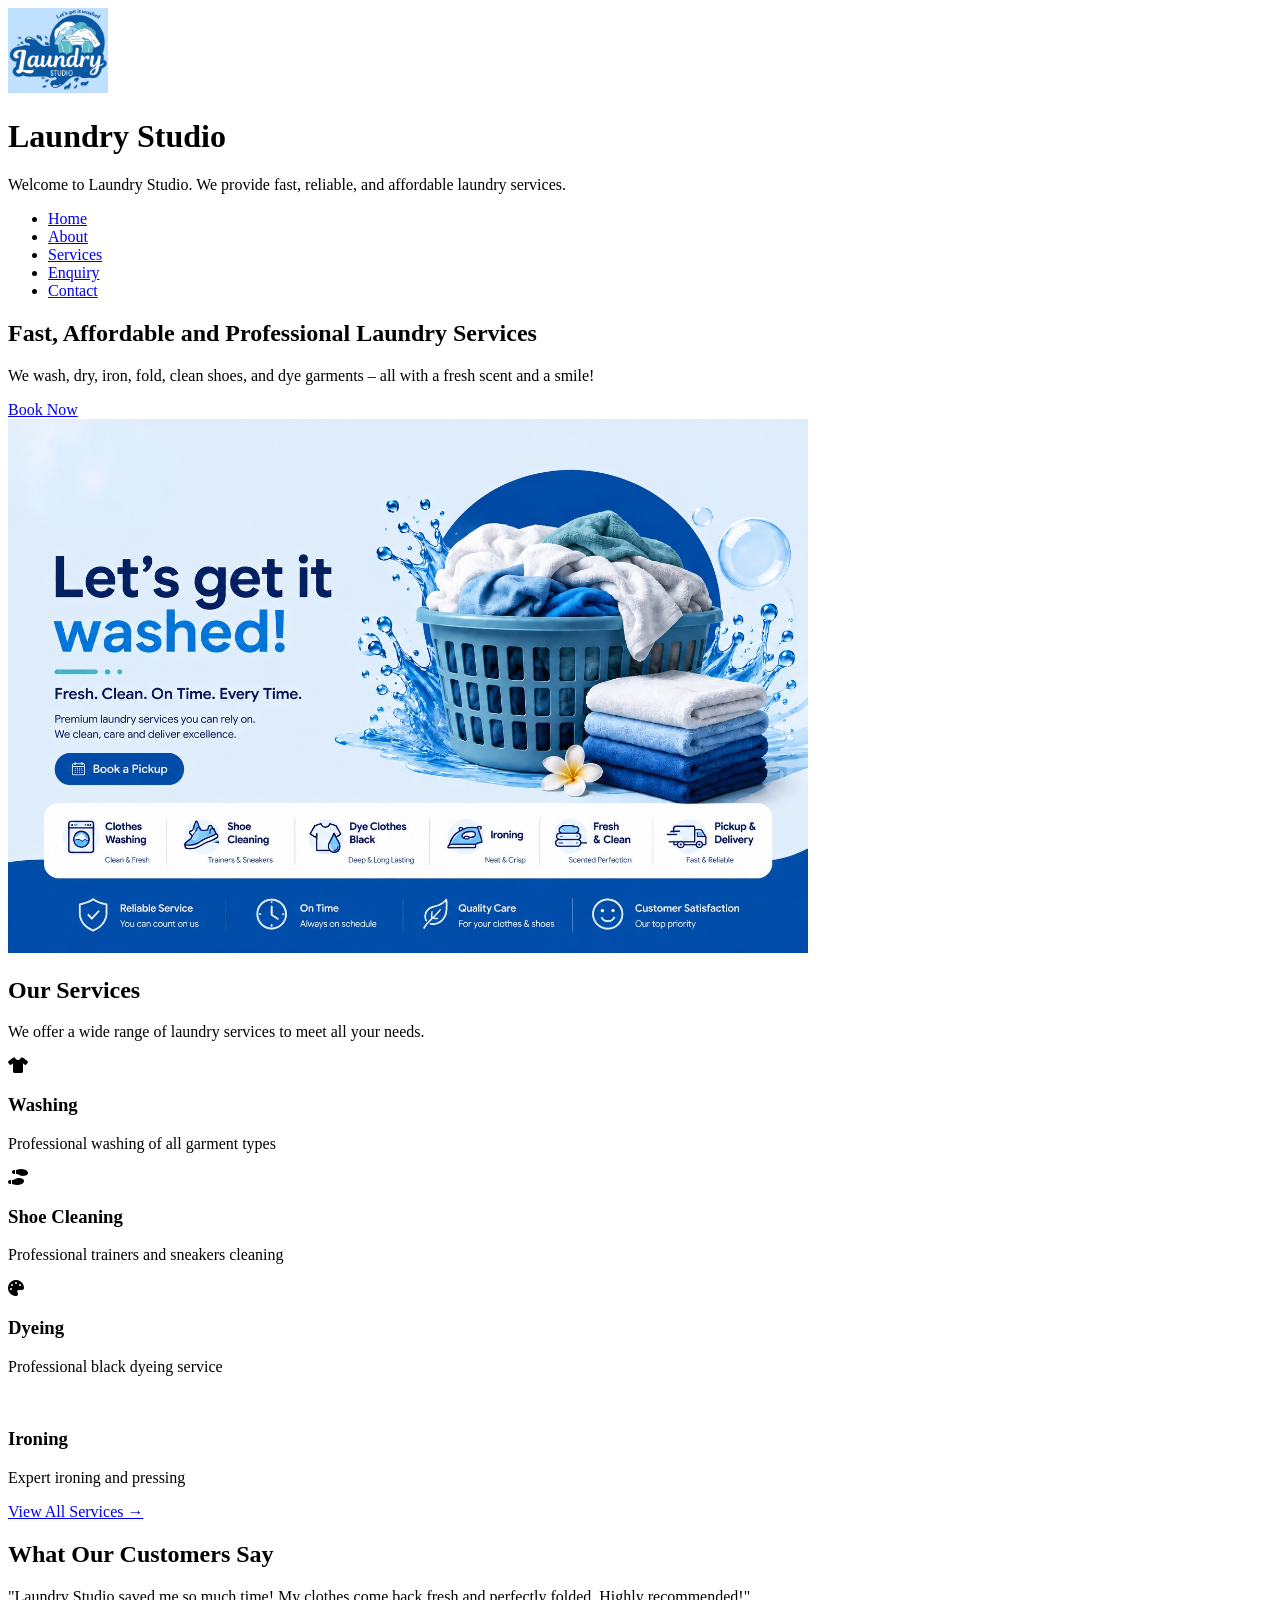
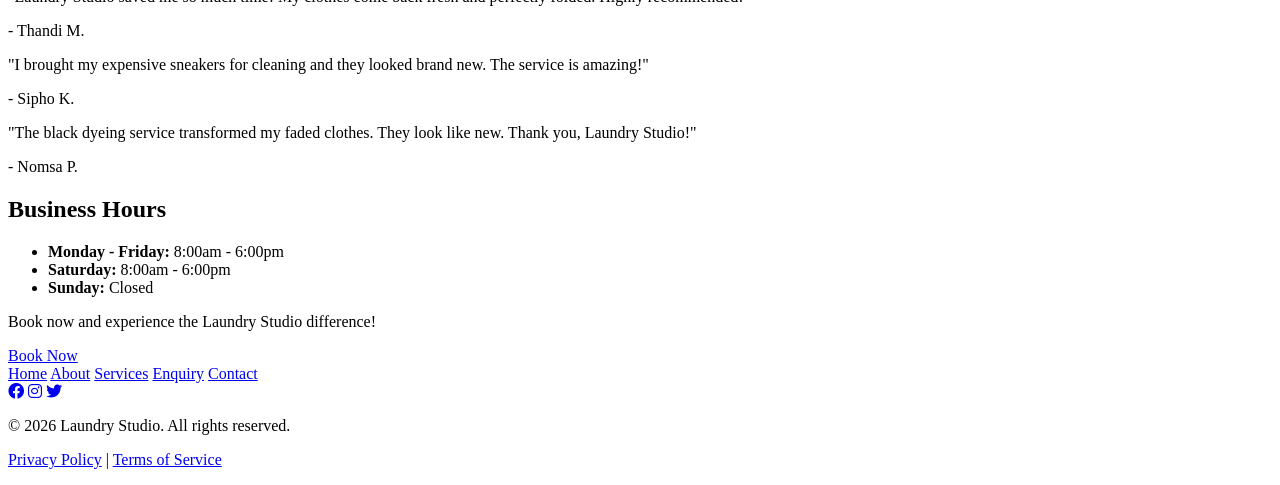
==== Index.html @ 3fba9841 "Initial commit" ====
<!DOCTYPE html>
<html lang="en">
<head>
    <!-- ============ META INFORMATION ============ -->
    <meta charset="UTF-8">
    <meta name="viewport" content="width=device-width, initial-scale=1.0">
    <title>Laundry Studio - Professional Laundry Services in Mount Ayliff</title>
    <meta name="description" content="Laundry Studio offers professional washing, shoe cleaning, dyeing, and ironing services in Mount Ayliff, Eastern Cape. Book now for fresh, clean laundry.">

    <!-- ============ GOOGLE FONTS ============ -->
    <link href="https://fonts.googleapis.com/css2?family=Montserrat:wght@300;400;600;700&family=Open+Sans:wght@300;400;600&display=swap" rel="stylesheet">

    <!-- ============ FONT AWESOME ICONS ============ -->
    <link rel="stylesheet" href="https://cdnjs.cloudflare.com/ajax/libs/font-awesome/6.0.0/css/all.min.css">

    <!-- ============ CSS STYLESHEET ============ -->
    <!-- <link rel="stylesheet" href="css/style.css"> -->
</head>
<body>

    <!-- ============================================================ -->
    <!-- HEADER: Logo + Navigation Menu (appears on all pages)        -->
    <!-- ============================================================ -->
    <header>
        <div class="logo">
            <img src="images/icons/logo.jpg.png" width=100 ="Laundry Studio Logo">
            <h1>Laundry Studio</h1>
        </div>
        <p class="tagline">Welcome to Laundry Studio. We provide fast, reliable, and affordable laundry services.</p>

        <nav>
            <ul>
                <li><a href="index.html">Home</a></li>
                <li><a href="about.html">About</a></li>
                <li><a href="services.html">Services</a></li>
                <li><a href="enquiry.html">Enquiry</a></li>
                <li><a href="contact.html">Contact</a></li>
            </ul>
        </nav>
    </header>

    <!-- ============================================================ -->
    <!-- MAIN CONTENT                                                  -->
    <!-- ============================================================ -->
    <main>

        <!-- ============ HERO BANNER SECTION ============ -->
        <section class="hero">
            <div class="hero-content">
                <h2>Fast, Affordable and Professional Laundry Services</h2>
                <p>We wash, dry, iron, fold, clean shoes, and dye garments – all with a fresh scent and a smile!</p>
                <a href="enquiry.html" class="btn-primary">Book Now</a>
            </div>
            <img src="images/hero/baner.jpg.JPG" width="800" alt="Laundry Studio Hero Banner">
        </section>

        <!-- ============ SERVICES PREVIEW SECTION ============ -->
        <section class="services-preview">
            <h2>Our Services</h2>
            <p>We offer a wide range of laundry services to meet all your needs.</p>

            <div class="service-grid">
                <!-- Service 1 -->
                <div class="service-card">
                    <i class="fas fa-tshirt"></i>
                    <h3>Washing</h3>
                    <p>Professional washing of all garment types</p>
                </div>

                <!-- Service 2 -->
                <div class="service-card">
                    <i class="fas fa-shoe-prints"></i>
                    <h3>Shoe Cleaning</h3>
                    <p>Professional trainers and sneakers cleaning</p>
                </div>

                <!-- Service 3 -->
                <div class="service-card">
                    <i class="fas fa-palette"></i>
                    <h3>Dyeing</h3>
                    <p>Professional black dyeing service</p>
                </div>

                <!-- Service 4 -->
                <div class="service-card">
                    <i class="fas fa-iron"></i>
                    <h3>Ironing</h3>
                    <p>Expert ironing and pressing</p>
                </div>
            </div>

            <a href="services.html" class="btn-secondary">View All Services →</a>
        </section>

        <!-- ============ TESTIMONIALS SECTION ============ -->
        <section class="testimonials">
            <h2>What Our Customers Say</h2>

            <div class="testimonial-grid">
                <!-- Testimonial 1 -->
                <div class="testimonial-card">
                    <p>"Laundry Studio saved me so much time! My clothes come back fresh and perfectly folded. Highly recommended!"</p>
                    <p class="customer-name">- Thandi M.</p>
                </div>

                <!-- Testimonial 2 -->
                <div class="testimonial-card">
                    <p>"I brought my expensive sneakers for cleaning and they looked brand new. The service is amazing!"</p>
                    <p class="customer-name">- Sipho K.</p>
                </div>

                <!-- Testimonial 3 -->
                <div class="testimonial-card">
                    <p>"The black dyeing service transformed my faded clothes. They look like new. Thank you, Laundry Studio!"</p>
                    <p class="customer-name">- Nomsa P.</p>
                </div>
            </div>
        </section>

        <!-- ============ BUSINESS HOURS SECTION ============ -->
        <section class="business-hours">
            <h2>Business Hours</h2>
            <ul>
                <li><strong>Monday - Friday:</strong> 8:00am - 6:00pm</li>
                <li><strong>Saturday:</strong> 8:00am - 6:00pm</li>
                <li><strong>Sunday:</strong> Closed</li>
            </ul>
            <p class="cta-text">Book now and experience the Laundry Studio difference!</p>
            <a href="enquiry.html" class="btn-primary">Book Now</a>
        </section>

    </main>

    <!-- ============================================================ -->
    <!-- FOOTER                                                        -->
    <!-- ============================================================ -->
    <footer>
        <div class="footer-links">
            <a href="index.html">Home</a>
            <a href="about.html">About</a>
            <a href="services.html">Services</a>
            <a href="enquiry.html">Enquiry</a>
            <a href="contact.html">Contact</a>
        </div>

        <div class="social-media">
            <a href="#"><i class="fab fa-facebook"></i></a>
            <a href="#"><i class="fab fa-instagram"></i></a>
            <a href="#"><i class="fab fa-twitter"></i></a>
        </div>

        <p class="copyright">&copy; 2026 Laundry Studio. All rights reserved.</p>

        <p class="footer-legal">
            <a href="#">Privacy Policy</a> | <a href="#">Terms of Service</a>
        </p>
    </footer>

    <!-- ============ JAVASCRIPT ============ -->
    <!-- <script src="js/script.js"></script> -->

</body>
</html>
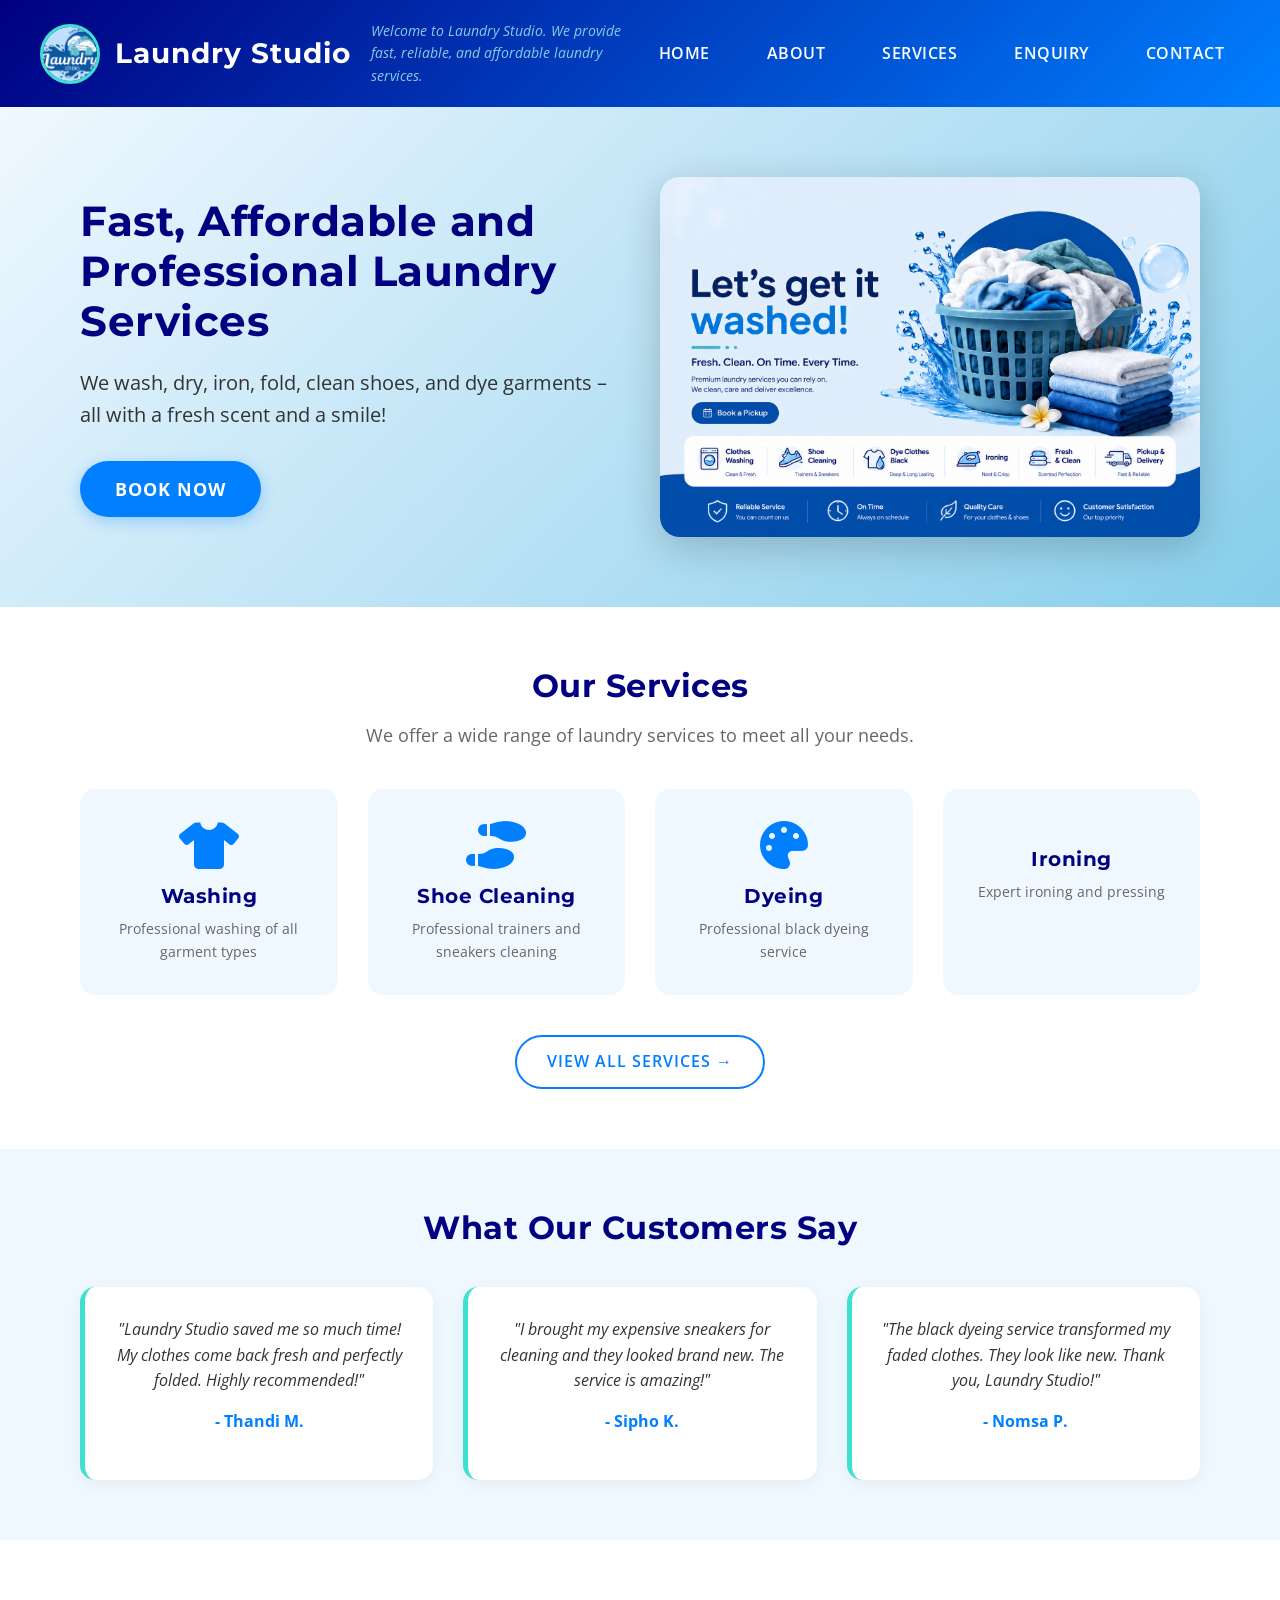
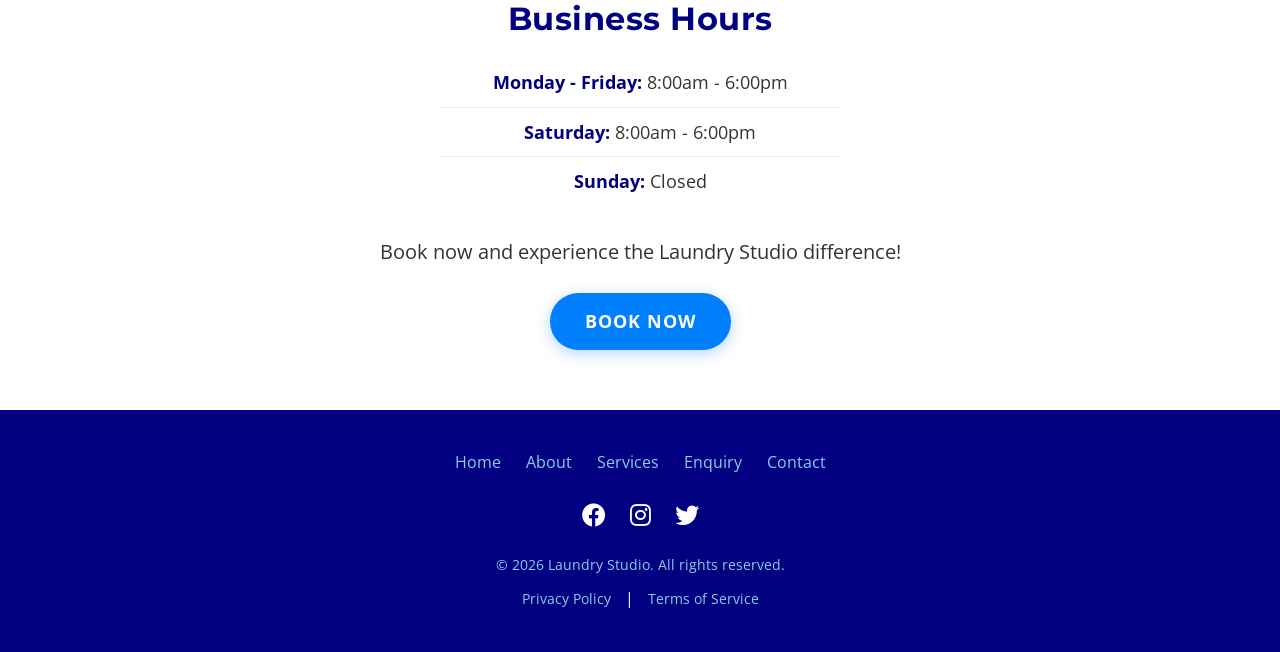
==== commit 10993efb: "Sync changes" ====
--- a/Index.html
+++ b/Index.html
@@ -14,7 +14,7 @@
     <link rel="stylesheet" href="https://cdnjs.cloudflare.com/ajax/libs/font-awesome/6.0.0/css/all.min.css">
 
     <!-- ============ CSS STYLESHEET ============ -->
-    <!-- <link rel="stylesheet" href="css/style.css"> -->
+    <link rel="stylesheet" href="css/style.css">
 </head>
 <body>
 
@@ -23,7 +23,7 @@
     <!-- ============================================================ -->
     <header>
         <div class="logo">
-            <img src="images/icons/logo.jpg.png" width=100 ="Laundry Studio Logo">
+        <img src="images/icons/logo.jpg.png" width=100 ="Laundry Studio Logo">
             <h1>Laundry Studio</h1>
         </div>
         <p class="tagline">Welcome to Laundry Studio. We provide fast, reliable, and affordable laundry services.</p>
@@ -51,7 +51,10 @@
                 <p>We wash, dry, iron, fold, clean shoes, and dye garments – all with a fresh scent and a smile!</p>
                 <a href="enquiry.html" class="btn-primary">Book Now</a>
             </div>
-            <img src="images/hero/baner.jpg.JPG" width="800" alt="Laundry Studio Hero Banner">
+            <img 
+    src="images/hero/baner.jpg.JPG" 
+    alt="Laundry Studio Hero Banner" 
+    style="width: 100%; height: auto;">
         </section>
 
         <!-- ============ SERVICES PREVIEW SECTION ============ -->
--- a/css/style.css
+++ b/css/style.css
@@ -0,0 +1,879 @@
+/* ============================================================ */
+/* ============ 1. CSS RESET & BASE STYLES ============ */
+/* ============================================================ */
+
+/* CSS Reset - Ensures consistent styling across browsers */
+* {
+    margin: 0;
+    padding: 0;
+    box-sizing: border-box;
+}
+
+/* Base styles for the entire website */
+body {
+    font-family: 'Open Sans', sans-serif;
+    font-size: 16px;
+    line-height: 1.6;
+    font-weight: 400;
+    color: #000000;
+    background-color: #F0F8FF; /* Ice Blue */
+}
+
+/* Heading styles with typography scale */
+h1, h2, h3, h4, h5, h6 {
+    font-family: 'Montserrat', sans-serif;
+    font-weight: 700;
+    line-height: 1.2;
+    letter-spacing: 0.5px;
+}
+
+h1 {
+    font-size: 2.5rem;
+    /* 40px */
+}
+
+h2 {
+    font-size: 2rem;
+    /* 32px */
+}
+
+h3 {
+    font-size: 1.5rem;
+    /* 24px */
+}
+
+h4 {
+    font-size: 1.25rem;
+    /* 20px */
+}
+
+h5 {
+    font-size: 1rem;
+    /* 16px */
+}
+
+h6 {
+    font-size: 0.875rem;
+    /* 14px */
+}
+
+/* Link styles */
+a {
+    text-decoration: none;
+    color: #007FFF;
+    transition: color 0.3s ease;
+}
+
+a:hover {
+    color: #40E0D0;
+}
+
+a:focus {
+    outline: 2px solid #40E0D0;
+    outline-offset: 2px;
+}
+
+a:active {
+    color: #000080;
+}
+
+/* ============================================================ */
+/* ============ 2. GOOGLE FONTS ============ */
+/* ============================================================ */
+
+@import url('https://fonts.googleapis.com/css2?family=Montserrat:wght@300;400;600;700&family=Open+Sans:wght@300;400;600&display=swap');
+
+/* ============================================================ */
+/* ============ 3. LAYOUT STRUCTURE (FLEXBOX & GRID) ============ */
+/* ============================================================ */
+
+/* ----- HEADER: Flexbox Layout ----- */
+header {
+    background: linear-gradient(135deg, #000080, #007FFF);
+    padding: 20px 40px;
+    display: flex;
+    flex-direction: row;
+    justify-content: space-between;
+    align-items: center;
+    flex-wrap: wrap;
+    box-shadow: 0 4px 15px rgba(0, 0, 0, 0.2);
+}
+
+.logo {
+    display: flex;
+    align-items: center;
+    gap: 15px;
+}
+
+.logo img {
+    width: 60px;
+    height: 60px;
+    border-radius: 50%;
+    object-fit: cover;
+    border: 3px solid #40E0D0;
+}
+
+.logo h1 {
+    color: #FFFFFF;
+    font-size: 28px;
+    font-weight: 700;
+    letter-spacing: 1px;
+}
+
+.tagline {
+    color: #87CEEB;
+    font-size: 14px;
+    font-style: italic;
+    margin-left: 20px;
+    flex: 1;
+    min-width: 200px;
+}
+
+/* ----- NAVIGATION: Flexbox Layout ----- */
+nav ul {
+    list-style: none;
+    display: flex;
+    flex-direction: row;
+    justify-content: flex-end;
+    align-items: center;
+    gap: 25px;
+    flex-wrap: wrap;
+}
+
+nav ul li a {
+    color: #FFFFFF;
+    font-weight: 600;
+    font-size: 16px;
+    padding: 8px 16px;
+    border-radius: 25px;
+    transition: all 0.3s ease;
+    text-transform: uppercase;
+    letter-spacing: 0.5px;
+}
+
+nav ul li a:hover {
+    background: #40E0D0;
+    color: #000080;
+    transform: translateY(-2px);
+    box-shadow: 0 4px 10px rgba(64, 224, 208, 0.4);
+}
+
+nav ul li a:focus {
+    background: #40E0D0;
+    color: #000080;
+    outline: 3px solid #FFFFFF;
+    outline-offset: 2px;
+}
+
+nav ul li a:active {
+    transform: scale(0.95);
+}
+
+/* ----- HERO SECTION: Flexbox Layout ----- */
+.hero {
+    display: flex;
+    flex-direction: row;
+    align-items: center;
+    justify-content: space-between;
+    padding: 60px 80px;
+    background: linear-gradient(135deg, #F0F8FF, #87CEEB);
+    min-height: 500px;
+    gap: 40px;
+    flex-wrap: wrap;
+}
+
+.hero-content {
+    flex: 1;
+    min-width: 300px;
+}
+
+.hero-content h2 {
+    font-size: 2.6rem;
+    color: #000080;
+    line-height: 1.2;
+    margin-bottom: 20px;
+}
+
+.hero-content p {
+    font-size: 1.25rem;
+    color: #333333;
+    margin-bottom: 30px;
+}
+
+.hero img {
+    flex: 1;
+    min-width: 300px;
+    max-width: 600px;
+    border-radius: 20px;
+    box-shadow: 0 10px 40px rgba(0, 0, 0, 0.2);
+    object-fit: cover;
+    height: 350px;
+}
+
+/* ----- SERVICES PREVIEW: Grid Layout ----- */
+.services-preview {
+    padding: 60px 80px;
+    text-align: center;
+    background: #FFFFFF;
+}
+
+.services-preview h2 {
+    font-size: 2rem;
+    color: #000080;
+    margin-bottom: 15px;
+}
+
+.services-preview > p {
+    font-size: 1.125rem;
+    color: #666666;
+    margin-bottom: 40px;
+}
+
+.service-grid {
+    display: grid;
+    grid-template-columns: repeat(4, 1fr);
+    gap: 30px;
+    margin-bottom: 40px;
+}
+
+.service-card {
+    background: #F0F8FF;
+    padding: 30px 20px;
+    border-radius: 15px;
+    transition: all 0.3s ease;
+    border: 2px solid transparent;
+}
+
+.service-card:hover {
+    transform: translateY(-10px);
+    box-shadow: 0 10px 30px rgba(0, 0, 0, 0.1);
+    border-color: #40E0D0;
+}
+
+.service-card:focus-within {
+    border-color: #007FFF;
+    box-shadow: 0 0 0 3px rgba(0, 127, 255, 0.3);
+}
+
+.service-card i {
+    font-size: 48px;
+    color: #007FFF;
+    margin-bottom: 15px;
+}
+
+.service-card h3 {
+    font-size: 1.25rem;
+    color: #000080;
+    margin-bottom: 10px;
+}
+
+.service-card p {
+    color: #666666;
+    font-size: 0.875rem;
+}
+
+/* ----- TESTIMONIALS: Grid Layout ----- */
+.testimonials {
+    padding: 60px 80px;
+    background: #F0F8FF;
+    text-align: center;
+}
+
+.testimonials h2 {
+    font-size: 2rem;
+    color: #000080;
+    margin-bottom: 40px;
+}
+
+.testimonial-grid {
+    display: grid;
+    grid-template-columns: repeat(3, 1fr);
+    gap: 30px;
+}
+
+.testimonial-card {
+    background: #FFFFFF;
+    padding: 30px;
+    border-radius: 15px;
+    box-shadow: 0 4px 15px rgba(0, 0, 0, 0.05);
+    transition: all 0.3s ease;
+    border-left: 5px solid #40E0D0;
+}
+
+.testimonial-card:hover {
+    transform: translateY(-5px);
+    box-shadow: 0 8px 25px rgba(0, 0, 0, 0.1);
+}
+
+.testimonial-card p {
+    font-style: italic;
+    color: #333333;
+    font-size: 1rem;
+    margin-bottom: 15px;
+}
+
+.testimonial-card .customer-name {
+    font-weight: 700;
+    color: #007FFF;
+    font-style: normal;
+}
+
+/* ----- BUSINESS HOURS ----- */
+.business-hours {
+    padding: 60px 80px;
+    text-align: center;
+    background: #FFFFFF;
+}
+
+.business-hours h2 {
+    font-size: 2rem;
+    color: #000080;
+    margin-bottom: 20px;
+}
+
+.business-hours ul {
+    list-style: none;
+    max-width: 400px;
+    margin: 0 auto 30px;
+}
+
+.business-hours ul li {
+    padding: 10px 0;
+    font-size: 1.125rem;
+    color: #333333;
+    border-bottom: 1px solid #EEEEEE;
+}
+
+.business-hours ul li:last-child {
+    border-bottom: none;
+}
+
+.business-hours ul li strong {
+    color: #000080;
+}
+
+.cta-text {
+    font-size: 1.25rem;
+    color: #333333;
+    margin-bottom: 25px;
+}
+
+/* ============================================================ */
+/* ============ 4. BUTTONS ============ */
+/* ============================================================ */
+
+.btn-primary {
+    display: inline-block;
+    background: #007FFF;
+    color: #FFFFFF;
+    padding: 14px 35px;
+    border-radius: 50px;
+    font-weight: 700;
+    font-size: 1.125rem;
+    text-transform: uppercase;
+    letter-spacing: 1px;
+    transition: all 0.3s ease;
+    border: none;
+    cursor: pointer;
+    box-shadow: 0 4px 15px rgba(0, 127, 255, 0.3);
+}
+
+.btn-primary:hover {
+    background: #40E0D0;
+    color: #000080;
+    transform: translateY(-3px);
+    box-shadow: 0 8px 25px rgba(64, 224, 208, 0.4);
+}
+
+.btn-primary:focus {
+    outline: 3px solid #000080;
+    outline-offset: 3px;
+}
+
+.btn-primary:active {
+    transform: scale(0.95);
+}
+
+.btn-secondary {
+    display: inline-block;
+    background: transparent;
+    color: #007FFF;
+    padding: 12px 30px;
+    border-radius: 50px;
+    font-weight: 600;
+    font-size: 1rem;
+    text-transform: uppercase;
+    letter-spacing: 1px;
+    transition: all 0.3s ease;
+    border: 2px solid #007FFF;
+    cursor: pointer;
+}
+
+.btn-secondary:hover {
+    background: #007FFF;
+    color: #FFFFFF;
+    transform: translateY(-2px);
+    box-shadow: 0 4px 15px rgba(0, 127, 255, 0.3);
+}
+
+.btn-secondary:focus {
+    outline: 3px solid #40E0D0;
+    outline-offset: 3px;
+}
+
+.btn-secondary:active {
+    transform: scale(0.95);
+}
+
+/* ============================================================ */
+/* ============ 5. FORM STYLES ============ */
+/* ============================================================ */
+
+.booking-form,
+.contact-form {
+    padding: 40px 80px;
+    background: #FFFFFF;
+}
+
+.booking-form h2,
+.contact-form h2 {
+    font-size: 2rem;
+    color: #000080;
+    text-align: center;
+    margin-bottom: 30px;
+}
+
+.form-group {
+    margin-bottom: 20px;
+}
+
+.form-group label {
+    display: block;
+    font-weight: 600;
+    color: #000080;
+    margin-bottom: 5px;
+}
+
+.form-group input,
+.form-group select,
+.form-group textarea {
+    width: 100%;
+    padding: 12px 15px;
+    border: 2px solid #DDDDDD;
+    border-radius: 10px;
+    font-family: 'Open Sans', sans-serif;
+    font-size: 1rem;
+    transition: border-color 0.3s ease;
+}
+
+.form-group input:focus,
+.form-group select:focus,
+.form-group textarea:focus {
+    border-color: #007FFF;
+    outline: 3px solid rgba(0, 127, 255, 0.2);
+    outline-offset: 2px;
+}
+
+.form-group input:hover,
+.form-group select:hover,
+.form-group textarea:hover {
+    border-color: #87CEEB;
+}
+
+.form-group textarea {
+    resize: vertical;
+    min-height: 100px;
+}
+
+.form-note {
+    font-size: 0.875rem;
+    color: #666666;
+    text-align: center;
+    margin-top: 10px;
+}
+
+/* ============================================================ */
+/* ============ 6. FOOTER ============ */
+/* ============================================================ */
+
+footer {
+    background: #000080;
+    padding: 40px 80px;
+    text-align: center;
+    color: #FFFFFF;
+}
+
+.footer-links {
+    display: flex;
+    justify-content: center;
+    gap: 25px;
+    flex-wrap: wrap;
+    margin-bottom: 20px;
+}
+
+.footer-links a {
+    color: #87CEEB;
+    font-weight: 400;
+    transition: color 0.3s ease;
+}
+
+.footer-links a:hover {
+    color: #40E0D0;
+}
+
+.footer-links a:focus {
+    outline: 2px solid #40E0D0;
+    outline-offset: 3px;
+}
+
+.social-media {
+    margin-bottom: 20px;
+}
+
+.social-media a {
+    color: #FFFFFF;
+    font-size: 24px;
+    margin: 0 10px;
+    transition: all 0.3s ease;
+}
+
+.social-media a:hover {
+    color: #40E0D0;
+    transform: translateY(-3px);
+}
+
+.social-media a:focus {
+    outline: 2px solid #40E0D0;
+    outline-offset: 3px;
+}
+
+.social-media a:active {
+    transform: scale(0.9);
+}
+
+.copyright {
+    font-size: 0.875rem;
+    color: #87CEEB;
+    margin-bottom: 10px;
+}
+
+.footer-legal a {
+    color: #87CEEB;
+    font-size: 0.875rem;
+    margin: 0 10px;
+}
+
+.footer-legal a:hover {
+    color: #40E0D0;
+}
+
+/* ============================================================ */
+/* ============ 7. RESPONSIVE DESIGN (MEDIA QUERIES) ============ */
+/* ============================================================ */
+
+/* ----- TABLET: 768px - 1024px ----- */
+@media (max-width: 1024px) {
+    /* Header */
+    header {
+        flex-direction: column;
+        align-items: center;
+        text-align: center;
+        padding: 20px;
+    }
+
+    .logo {
+        flex-direction: column;
+        text-align: center;
+    }
+
+    .tagline {
+        margin-left: 0;
+        margin-top: 5px;
+    }
+
+    nav ul {
+        justify-content: center;
+        margin-top: 15px;
+        gap: 15px;
+    }
+
+    /* Hero */
+    .hero {
+        flex-direction: column;
+        padding: 40px 30px;
+        text-align: center;
+    }
+
+    .hero-content h2 {
+        font-size: 2.2rem;
+    }
+
+    .hero img {
+        max-width: 100%;
+        height: auto;
+    }
+
+    /* Services - Grid changes to 2 columns */
+    .service-grid {
+        grid-template-columns: repeat(2, 1fr);
+        gap: 20px;
+    }
+
+    /* Testimonials - Grid changes to 2 columns */
+    .testimonial-grid {
+        grid-template-columns: repeat(2, 1fr);
+        gap: 20px;
+    }
+
+    /* Sections */
+    .services-preview {
+        padding: 40px 30px;
+    }
+
+    .testimonials {
+        padding: 40px 30px;
+    }
+
+    .business-hours {
+        padding: 40px 30px;
+    }
+
+    .booking-form,
+    .contact-form {
+        padding: 40px 30px;
+    }
+
+    footer {
+        padding: 30px 20px;
+    }
+}
+
+/* ----- MOBILE: 480px - 767px ----- */
+@media (max-width: 768px) {
+    /* Typography - smaller font sizes */
+    body {
+        font-size: 14px;
+    }
+
+    h1 {
+        font-size: 2rem;
+        /* 32px */
+    }
+
+    h2 {
+        font-size: 1.75rem;
+        /* 28px */
+    }
+
+    h3 {
+        font-size: 1.25rem;
+        /* 20px */
+    }
+
+    /* Header */
+    header {
+        padding: 15px;
+    }
+
+    .logo h1 {
+        font-size: 22px;
+    }
+
+    .logo img {
+        width: 50px;
+        height: 50px;
+    }
+
+    .tagline {
+        font-size: 12px;
+    }
+
+    /* Navigation - stacked */
+    nav ul {
+        flex-direction: column;
+        gap: 8px;
+        width: 100%;
+    }
+
+    nav ul li a {
+        font-size: 14px;
+        padding: 8px 20px;
+        display: block;
+        width: 100%;
+    }
+
+    /* Hero */
+    .hero {
+        padding: 30px 20px;
+        min-height: auto;
+    }
+
+    .hero-content h2 {
+        font-size: 1.8rem;
+    }
+
+    .hero-content p {
+        font-size: 1rem;
+    }
+
+    /* Buttons */
+    .btn-primary {
+        padding: 12px 25px;
+        font-size: 0.875rem;
+    }
+
+    .btn-secondary {
+        padding: 10px 20px;
+        font-size: 0.875rem;
+    }
+
+    /* Services - Grid changes to 2 columns */
+    .service-grid {
+        grid-template-columns: repeat(2, 1fr);
+        gap: 15px;
+    }
+
+    .service-card {
+        padding: 20px 15px;
+    }
+
+    .service-card i {
+        font-size: 36px;
+    }
+
+    /* Testimonials - Grid changes to 1 column */
+    .testimonial-grid {
+        grid-template-columns: 1fr;
+        gap: 20px;
+    }
+
+    /* Sections */
+    .services-preview {
+        padding: 30px 20px;
+    }
+
+    .services-preview h2 {
+        font-size: 1.75rem;
+    }
+
+    .testimonials {
+        padding: 30px 20px;
+    }
+
+    .testimonials h2 {
+        font-size: 1.75rem;
+    }
+
+    .business-hours {
+        padding: 30px 20px;
+    }
+
+    .business-hours h2 {
+        font-size: 1.75rem;
+    }
+
+    .business-hours ul li {
+        font-size: 1rem;
+    }
+
+    .booking-form,
+    .contact-form {
+        padding: 30px 20px;
+    }
+
+    .booking-form h2,
+    .contact-form h2 {
+        font-size: 1.75rem;
+    }
+
+    /* Form */
+    .form-group input,
+    .form-group select,
+    .form-group textarea {
+        padding: 10px 12px;
+        font-size: 0.875rem;
+    }
+
+    /* Footer */
+    footer {
+        padding: 25px 15px;
+    }
+
+    .footer-links {
+        flex-direction: column;
+        gap: 10px;
+    }
+
+    .footer-legal a {
+        display: inline-block;
+        margin: 5px 10px;
+    }
+}
+
+/* ----- VERY SMALL PHONES: Below 480px ----- */
+@media (max-width: 480px) {
+    /* Typography - even smaller */
+    body {
+        font-size: 13px;
+    }
+
+    h1 {
+        font-size: 1.5rem;
+        /* 24px */
+    }
+
+    h2 {
+        font-size: 1.5rem;
+        /* 24px */
+    }
+
+    /* Services - Grid changes to 1 column */
+    .service-grid {
+        grid-template-columns: 1fr;
+        gap: 15px;
+    }
+
+    .logo h1 {
+        font-size: 18px;
+    }
+
+    .logo img {
+        width: 40px;
+        height: 40px;
+    }
+
+    .hero-content h2 {
+        font-size: 1.5rem;
+    }
+
+    .hero-content p {
+        font-size: 0.875rem;
+    }
+
+    .btn-primary {
+        padding: 10px 20px;
+        font-size: 0.75rem;
+    }
+
+    .btn-secondary {
+        padding: 8px 15px;
+        font-size: 0.75rem;
+    }
+
+    /* Contact page - stacked layout */
+    .contact-details {
+        flex-direction: column;
+    }
+
+    .contact-item {
+        width: 100%;
+    }
+
+    .map-container iframe {
+        height: 250px;
+    }
+
+    .testimonial-card {
+        padding: 20px;
+    }
+}
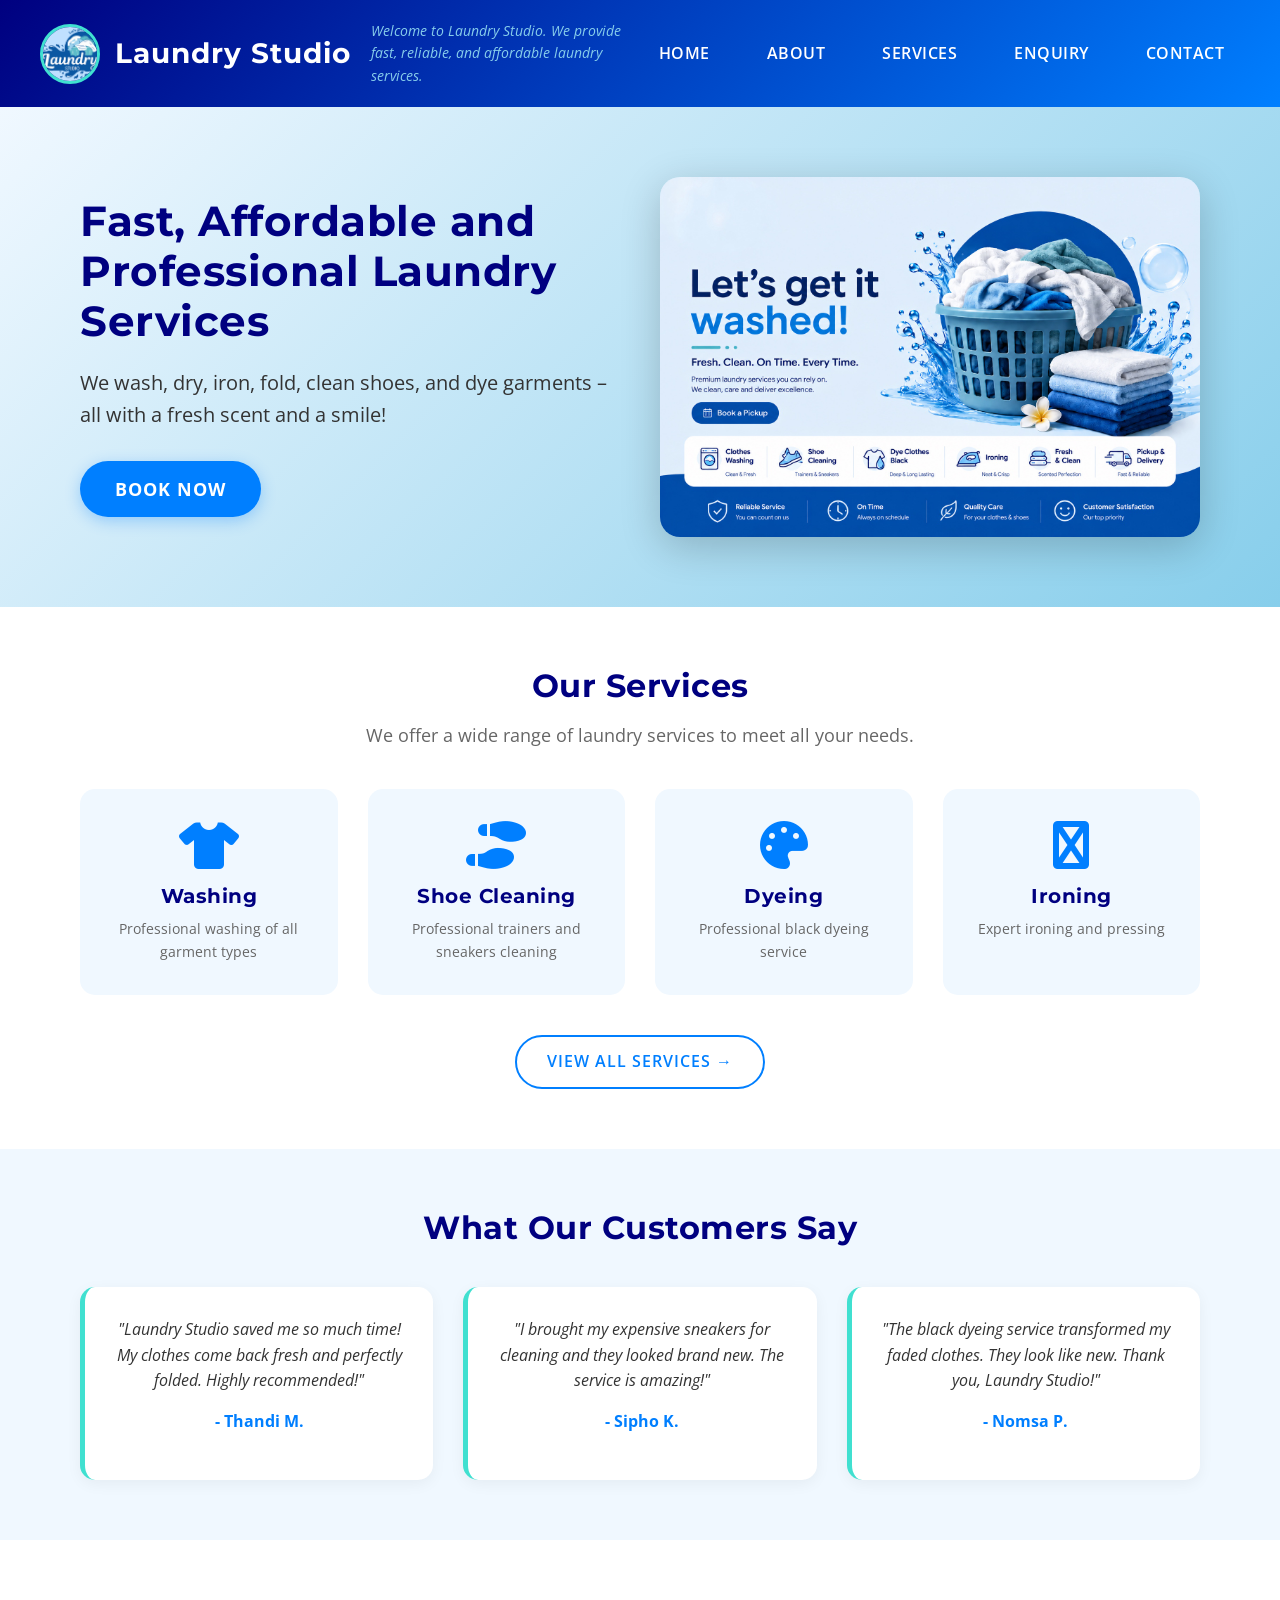
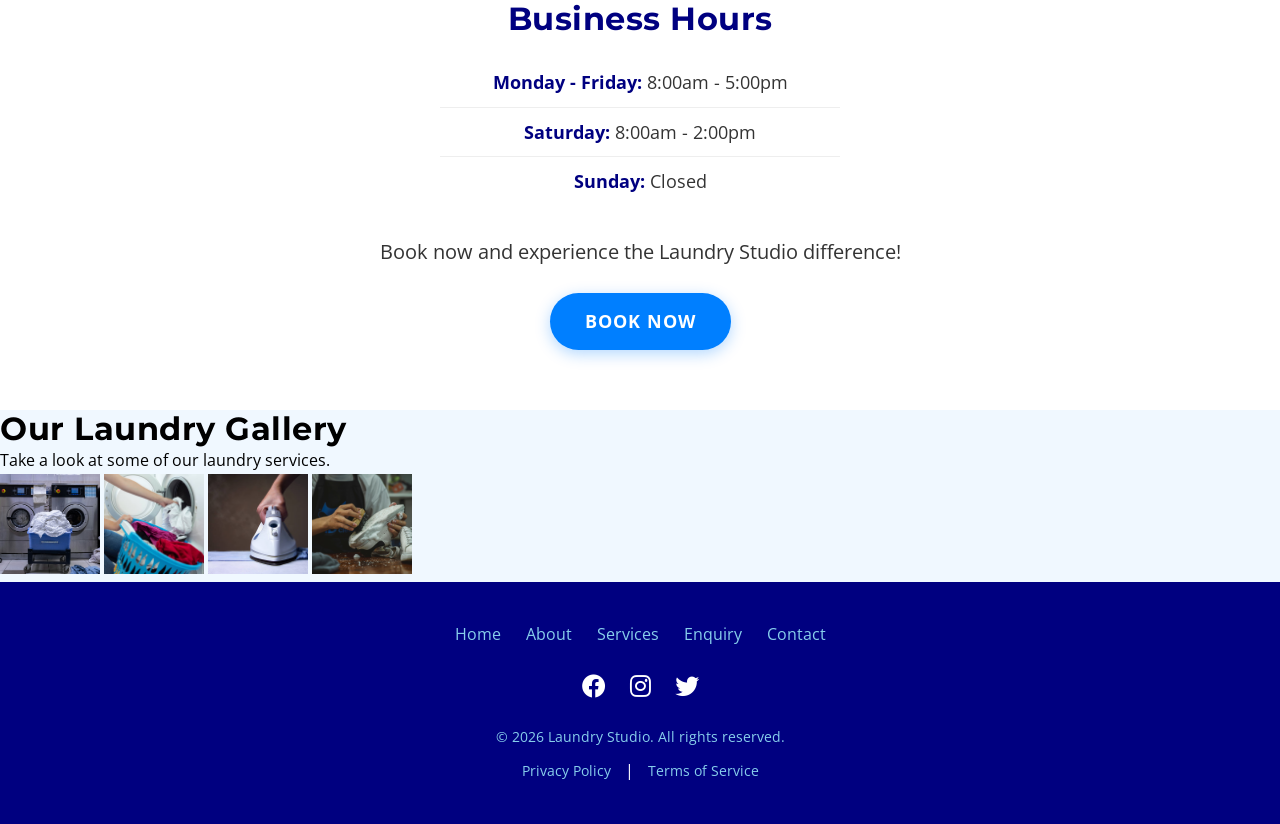
==== commit c56bcd1f: "Initial HTML pages for Assignment 1" ====
--- a/Index.html
+++ b/Index.html
@@ -1,34 +1,34 @@
 <!DOCTYPE html>
 <html lang="en">
 <head>
-    <!-- ============ META INFORMATION ============ -->
     <meta charset="UTF-8">
     <meta name="viewport" content="width=device-width, initial-scale=1.0">
     <title>Laundry Studio - Professional Laundry Services in Mount Ayliff</title>
+   <meta name="description" content="Laundry Studio provides professional laundry and garment care services, including washing, drying, ironing, and shoe cleaning.">
+
+    <meta name="keywords" content="Laundry Studio, laundry services, washing, drying, ironing, shoe cleaning, garment care">
     <meta name="description" content="Laundry Studio offers professional washing, shoe cleaning, dyeing, and ironing services in Mount Ayliff, Eastern Cape. Book now for fresh, clean laundry.">
-
-    <!-- ============ GOOGLE FONTS ============ -->
     <link href="https://fonts.googleapis.com/css2?family=Montserrat:wght@300;400;600;700&family=Open+Sans:wght@300;400;600&display=swap" rel="stylesheet">
-
-    <!-- ============ FONT AWESOME ICONS ============ -->
     <link rel="stylesheet" href="https://cdnjs.cloudflare.com/ajax/libs/font-awesome/6.0.0/css/all.min.css">
-
-    <!-- ============ CSS STYLESHEET ============ -->
     <link rel="stylesheet" href="css/style.css">
 </head>
 <body>
 
-    <!-- ============================================================ -->
-    <!-- HEADER: Logo + Navigation Menu (appears on all pages)        -->
-    <!-- ============================================================ -->
+    <!-- HEADER -->
     <header>
         <div class="logo">
-        <img src="images/icons/logo.jpg.png" width=100 ="Laundry Studio Logo">
+            <img src="images/icons/logo.jpg.png" alt="Laundry Studio Logo">
             <h1>Laundry Studio</h1>
         </div>
         <p class="tagline">Welcome to Laundry Studio. We provide fast, reliable, and affordable laundry services.</p>
 
-        <nav>
+        <div class="hamburger" onclick="toggleMenu()">
+            <span></span>
+            <span></span>
+            <span></span>
+        </div>
+
+        <nav id="nav-menu">
             <ul>
                 <li><a href="index.html">Home</a></li>
                 <li><a href="about.html">About</a></li>
@@ -39,80 +39,59 @@
         </nav>
     </header>
 
-    <!-- ============================================================ -->
-    <!-- MAIN CONTENT                                                  -->
-    <!-- ============================================================ -->
+    <!-- MAIN CONTENT -->
     <main>
-
-        <!-- ============ HERO BANNER SECTION ============ -->
+        <!-- HERO BANNER -->
         <section class="hero">
             <div class="hero-content">
                 <h2>Fast, Affordable and Professional Laundry Services</h2>
                 <p>We wash, dry, iron, fold, clean shoes, and dye garments – all with a fresh scent and a smile!</p>
                 <a href="enquiry.html" class="btn-primary">Book Now</a>
             </div>
-            <img 
-    src="images/hero/baner.jpg.JPG" 
-    alt="Laundry Studio Hero Banner" 
-    style="width: 100%; height: auto;">
+            <img src="images/hero/baner.jpg.JPG" alt="Laundry Studio Hero Banner" style="width: 100%; height: auto;">
         </section>
 
-        <!-- ============ SERVICES PREVIEW SECTION ============ -->
+        <!-- SERVICES PREVIEW -->
         <section class="services-preview">
             <h2>Our Services</h2>
             <p>We offer a wide range of laundry services to meet all your needs.</p>
-
             <div class="service-grid">
-                <!-- Service 1 -->
                 <div class="service-card">
                     <i class="fas fa-tshirt"></i>
                     <h3>Washing</h3>
                     <p>Professional washing of all garment types</p>
                 </div>
-
-                <!-- Service 2 -->
                 <div class="service-card">
                     <i class="fas fa-shoe-prints"></i>
                     <h3>Shoe Cleaning</h3>
                     <p>Professional trainers and sneakers cleaning</p>
                 </div>
-
-                <!-- Service 3 -->
                 <div class="service-card">
                     <i class="fas fa-palette"></i>
                     <h3>Dyeing</h3>
                     <p>Professional black dyeing service</p>
                 </div>
-
-                <!-- Service 4 -->
                 <div class="service-card">
-                    <i class="fas fa-iron"></i>
+                    <i class="fas fa-steam"></i>
                     <h3>Ironing</h3>
                     <p>Expert ironing and pressing</p>
                 </div>
             </div>
-
             <a href="services.html" class="btn-secondary">View All Services →</a>
         </section>
 
-        <!-- ============ TESTIMONIALS SECTION ============ -->
+        <!-- TESTIMONIALS -->
         <section class="testimonials">
             <h2>What Our Customers Say</h2>
-
             <div class="testimonial-grid">
-                <!-- Testimonial 1 -->
                 <div class="testimonial-card">
                     <p>"Laundry Studio saved me so much time! My clothes come back fresh and perfectly folded. Highly recommended!"</p>
                     <p class="customer-name">- Thandi M.</p>
                 </div>
-
-                <!-- Testimonial 2 -->
                 <div class="testimonial-card">
                     <p>"I brought my expensive sneakers for cleaning and they looked brand new. The service is amazing!"</p>
                     <p class="customer-name">- Sipho K.</p>
                 </div>
-
-                <!-- Testimonial 3 -->
                 <div class="testimonial-card">
                     <p>"The black dyeing service transformed my faded clothes. They look like new. Thank you, Laundry Studio!"</p>
                     <p class="customer-name">- Nomsa P.</p>
@@ -120,23 +99,61 @@
             </div>
         </section>
 
-        <!-- ============ BUSINESS HOURS SECTION ============ -->
+        <!-- BUSINESS HOURS -->
         <section class="business-hours">
             <h2>Business Hours</h2>
             <ul>
-                <li><strong>Monday - Friday:</strong> 8:00am - 6:00pm</li>
-                <li><strong>Saturday:</strong> 8:00am - 6:00pm</li>
+                <li><strong>Monday - Friday:</strong> 8:00am - 5:00pm</li>
+                <li><strong>Saturday:</strong> 8:00am - 2:00pm</li>
                 <li><strong>Sunday:</strong> Closed</li>
             </ul>
             <p class="cta-text">Book now and experience the Laundry Studio difference!</p>
             <a href="enquiry.html" class="btn-primary">Book Now</a>
         </section>
 
+        <!-- GALLERY -->
+<section class="gallery">
+    <h2>Our Laundry Gallery</h2>
+    <p>Take a look at some of our laundry services.</p>
+
+    <div class="gallery-grid">
+
+        <img src="images/services/Washing.jpg.jpg"
+             alt="Laundry washing service"
+             class="gallery-image"
+             style="width: 100px; height: 100px; object-fit: cover;"
+             onclick="openLightbox(this)">
+
+        <img src="images/services/drying.jpg"
+             alt="Laundry drying service"
+             class="gallery-image"
+             style="width: 100px; height: 100px; object-fit: cover;"
+             onclick="openLightbox(this)">
+
+        <img src="images/services/ironing c.jpg.jpg"
+             alt="Professional ironing service"
+             class="gallery-image"
+             style="width: 100px; height: 100px; object-fit: cover;"
+             onclick="openLightbox(this)">
+
+        <img src="images/services/shoe cleaning.jpg.jpg"
+             alt="Professional shoe cleaning service"
+             class="gallery-image"
+             style="width: 100px; height: 100px; object-fit: cover;"
+             onclick="openLightbox(this)">
+
+    </div>
+
+        </section>
+
+        <!-- LIGHTBOX (Must be inside main or body) -->
+        <div id="lightbox" class="lightbox" onclick="closeLightbox()">
+            <span class="close-lightbox"></span>
+        </div>
+
     </main>
 
-    <!-- ============================================================ -->
-    <!-- FOOTER                                                        -->
-    <!-- ============================================================ -->
+    <!-- FOOTER -->
     <footer>
         <div class="footer-links">
             <a href="index.html">Home</a>
@@ -145,22 +162,37 @@
             <a href="enquiry.html">Enquiry</a>
             <a href="contact.html">Contact</a>
         </div>
-
         <div class="social-media">
             <a href="#"><i class="fab fa-facebook"></i></a>
             <a href="#"><i class="fab fa-instagram"></i></a>
             <a href="#"><i class="fab fa-twitter"></i></a>
         </div>
-
         <p class="copyright">&copy; 2026 Laundry Studio. All rights reserved.</p>
-
         <p class="footer-legal">
             <a href="#">Privacy Policy</a> | <a href="#">Terms of Service</a>
         </p>
     </footer>
 
-    <!-- ============ JAVASCRIPT ============ -->
-    <!-- <script src="js/script.js"></script> -->
+    <!-- JAVASCRIPT -->
+    <script>
+        // Toggle Mobile Menu
+        function toggleMenu() {
+            const nav = document.getElementById('nav-menu');
+            nav.classList.toggle('active');
+        }
 
+        // Lightbox Functions
+        function openLightbox(imageElement) {
+            const lightbox = document.getElementById('lightbox');
+            const lightboxImg = document.getElementById('lightbox-image');
+            lightbox.style.display = 'flex';
+            lightboxImg.src = imageElement.src;
+        }
+
+        function closeLightbox() {
+            const lightbox = document.getElementById('lightbox');
+            lightbox.style.display = 'none';
+        }
+    </script>
 </body>
 </html>
